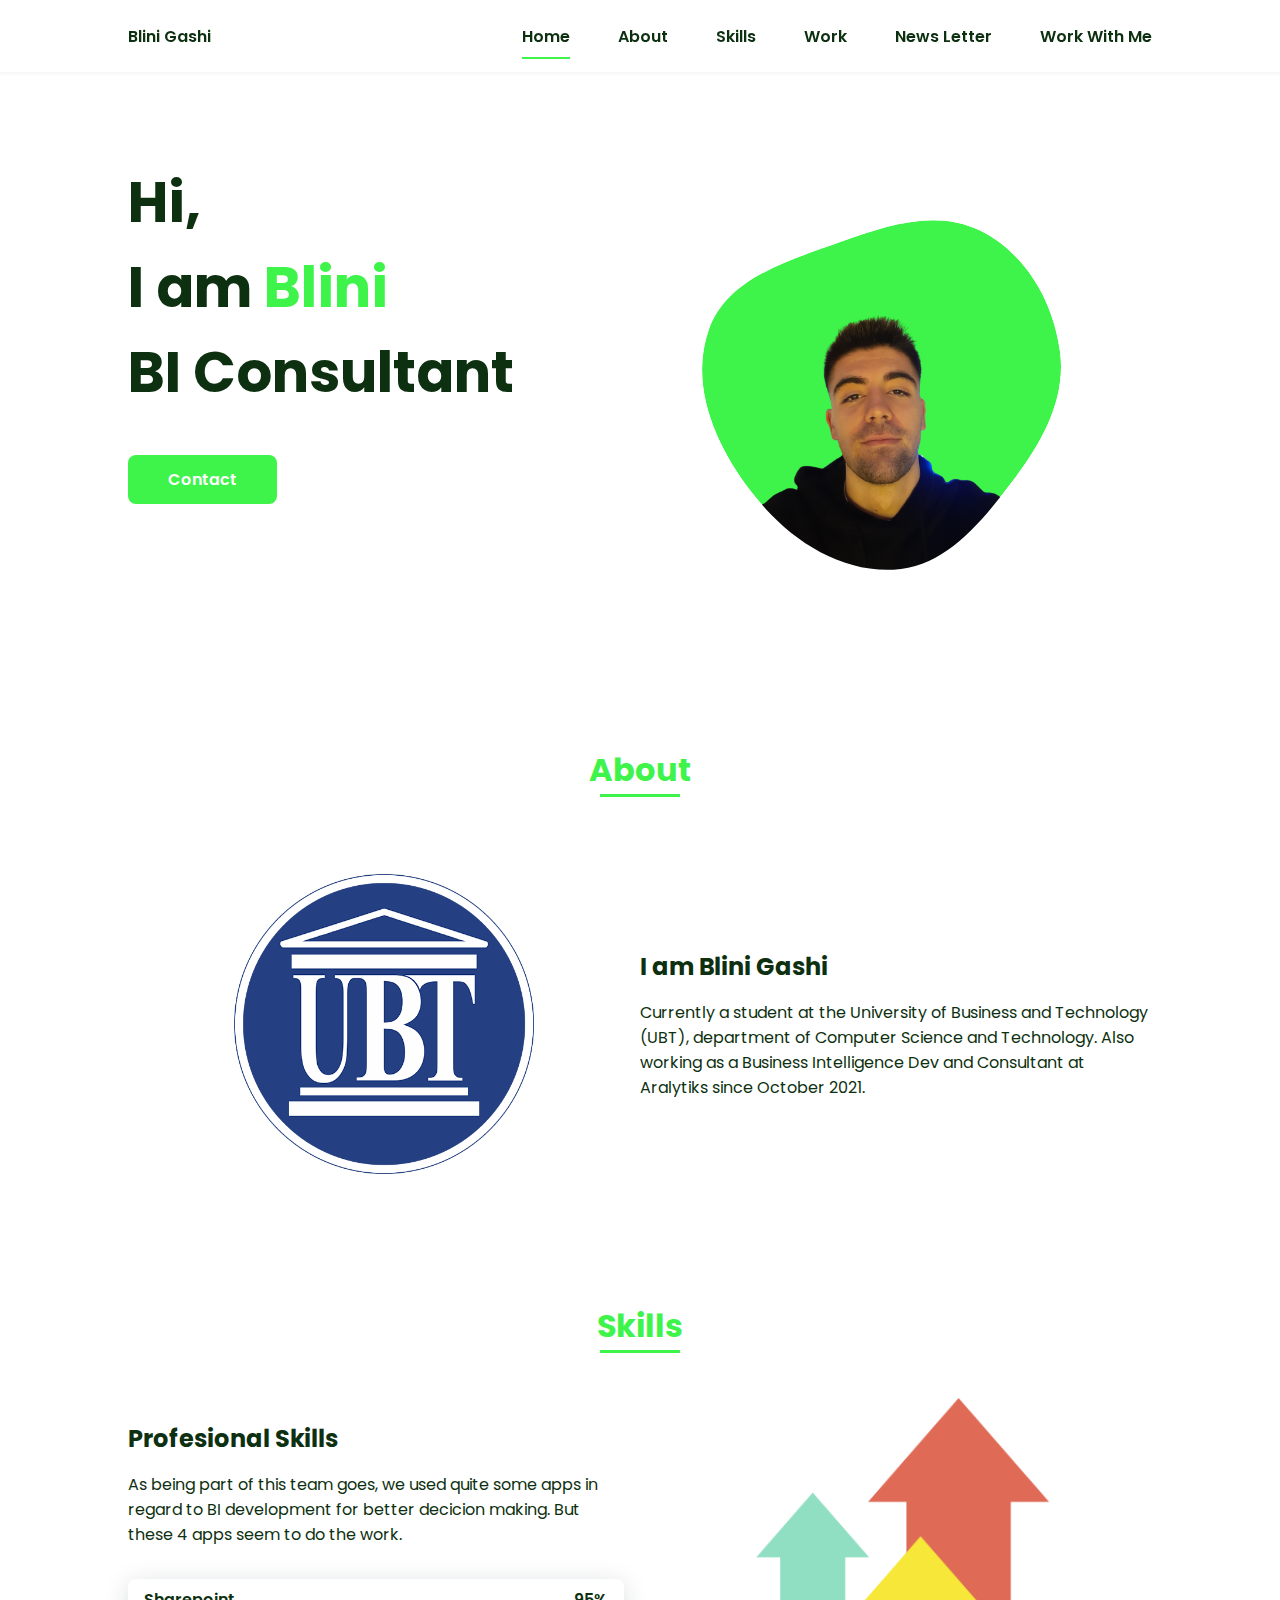
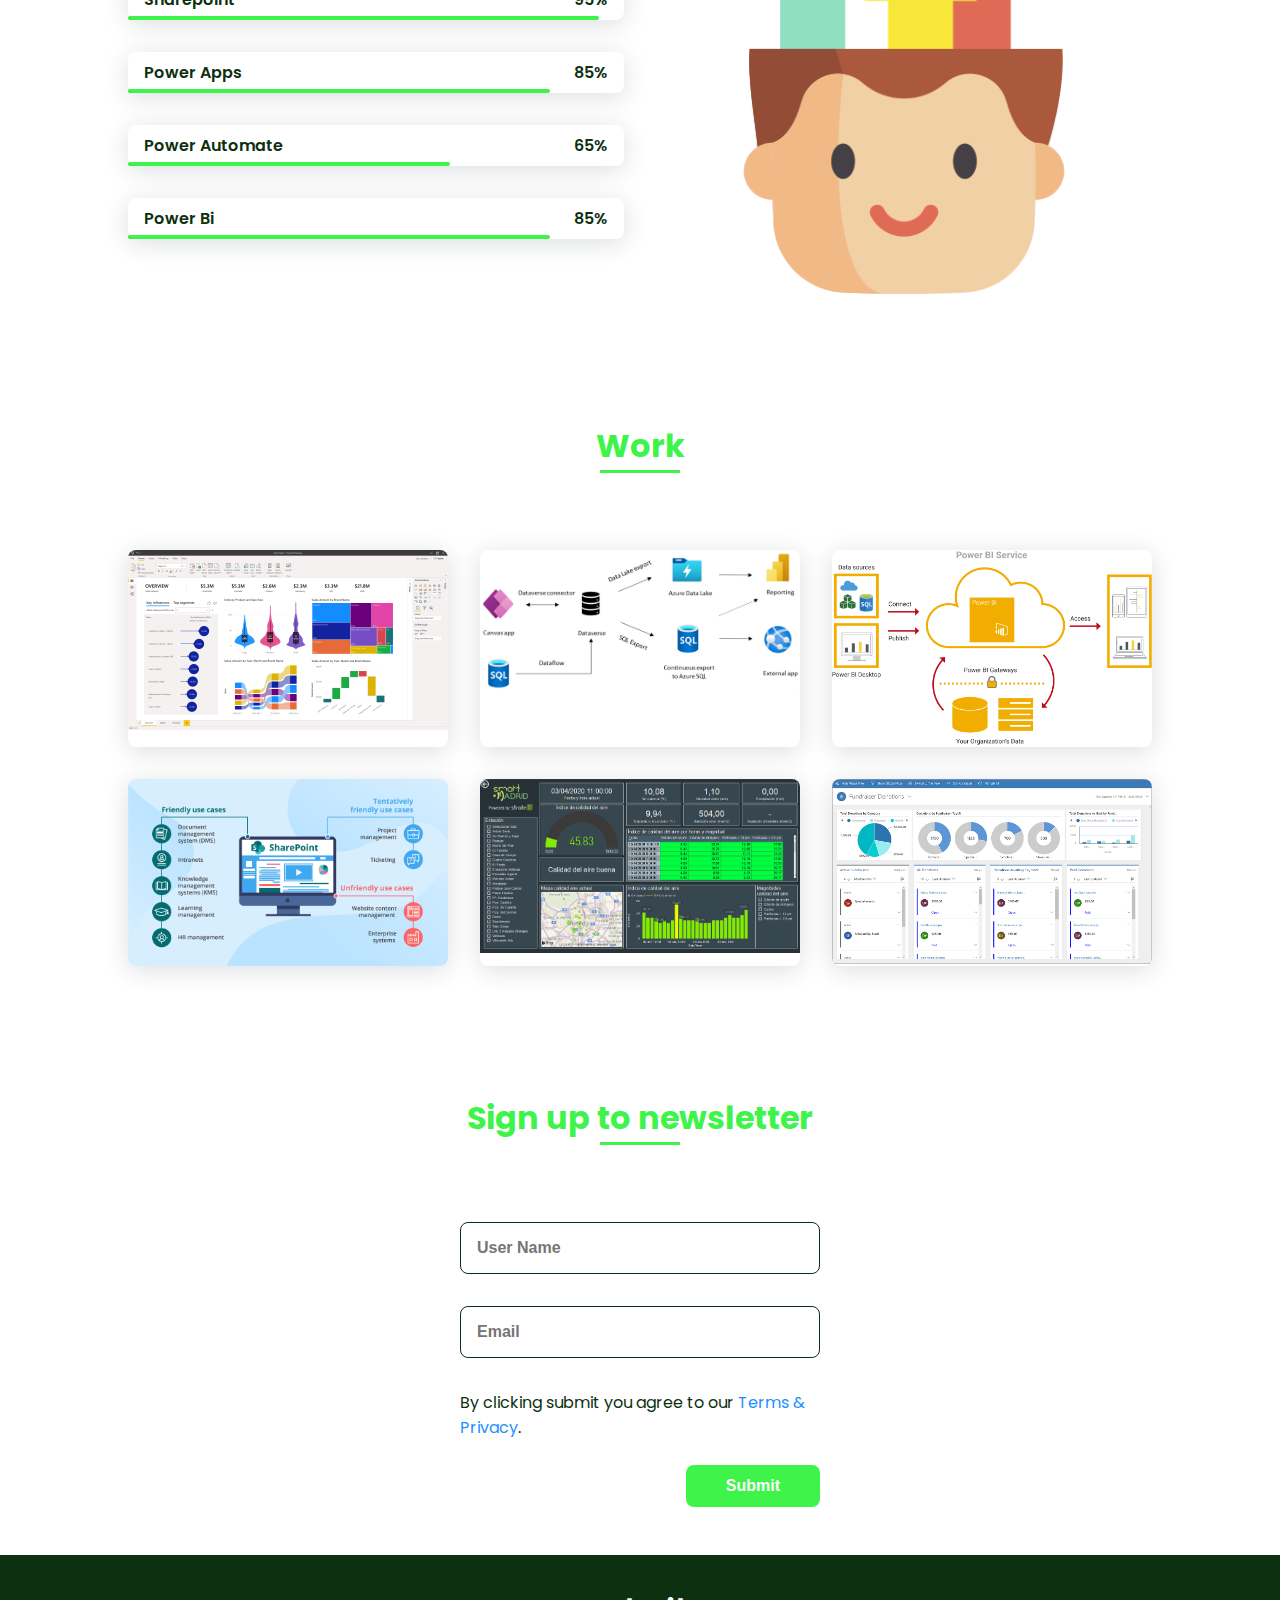
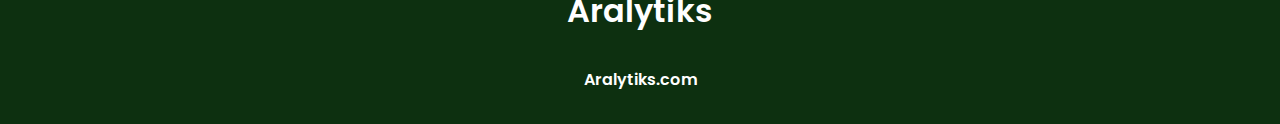
==== html/index.html @ 6dcb7899 "Pjesa e pare e projektit" ====
<!DOCTYPE html>
<html lang="en">
<head>
    <meta charset="UTF-8">
    <meta name="viewport" content="width=device-width, initial-scale=1.0">



    <title>Portfolio - Blini Gashi</title>
    <script src="/js/main.js"></script>
    <link rel="stylesheet" href="/css/style.css">
</head>
    <body>
        <!-- hederi-->
        <header class="hederi">
            <nav class="nav grid">
                <div>
                    <a href="#" class="navlogo">Blini Gashi</a>
                </div>

                <div class="navmenu" id="nav-menu">
                    <ul class="navlist">
                        <li class="navitem"><a href="#home" class="navlink active">Home</a></li>
                        <li class="navitem"><a href="#about" class="navlink">About</a></li>
                        <li class="navitem"><a href="#skills" class="navlink">Skills</a></li>
                        <li class="navitem"><a href="#work" class="navlink">Work</a></li>
                        <li class="navitem"><a href="#newsletter" class="navlink">News Letter</a></li>
                        <li class="navitem"><a href="/html/workwithme.html" class="navlink">Work With Me</a></li>
                    </ul>
                </div>

                <div class="navtoggle" id="nav-toggle">
                </div>
            </nav>
        </header>

        
            <!--home-->
            <section class="home grid" id="home">
                <div class="homedata">
                    <h1 class="hometitle">Hi,<br>I am <span class="hometitle-color">Blini</span><br> BI Consultant</h1>

                    <a href="#" class="button">Contact</a>
                </div>
               <br> 
               

               <div class="homeimg">
                <svg class="homeblob" viewBox="0 0 600 467" xmlns="http://www.w3.org/2000/svg" xmlns:xlink="http://www.w3.org/1999/xlink">
                    <mask id="mask0" mask-type="alpha">
                        <path d="M9.19024 145.964C34.0253 76.5814 114.865 54.7299 184.111 29.4823C245.804 6.98884 311.86 -14.9503 370.735 14.143C431.207 44.026 467.948 107.508 477.191 174.311C485.897 237.229 454.931 294.377 416.506 344.954C373.74 401.245 326.068 462.801 255.442 466.189C179.416 469.835 111.552 422.137 65.1576 361.805C17.4835 299.81 -17.1617 219.583 9.19024 145.964Z"/>
                    </mask>
                    <g mask="url(#mask0)">
                        <path d="M9.19024 145.964C34.0253 76.5814 114.865 54.7299 184.111 29.4823C245.804 6.98884 311.86 -14.9503 370.735 14.143C431.207 44.026 467.948 107.508 477.191 174.311C485.897 237.229 454.931 294.377 416.506 344.954C373.74 401.245 326.068 462.801 255.442 466.189C179.416 469.835 111.552 422.137 65.1576 361.805C17.4835 299.81 -17.1617 219.583 9.19024 145.964Z"/>
                        <image class="homeblob-img" x="70" y="-2" href="/img/profilepic.png"/>
                    </g>
                </svg>
            </div>
            </section>
            <br>
            <!--pjesa 2-->
            <section class="about section " id="about">
                <h2 class="section-title">About</h2>

                <div class="aboutcontainer grid">
                    <div class="aboutimg">
                        <img src="/img/Ubtlogo.png" alt="UBT logo">
                    </div>
                    
                    <div>
                        <h2 class="aboutsubtitle">I am Blini Gashi</h2>
                        <p class="abouttext">Currently a student at the University of Business and Technology (UBT), department of Computer Science and Technology. Also working as a Business Intelligence Dev and Consultant at Aralytiks since October 2021.</p>           
                    </div>                                   
                </div>
            </section>
            <!--pjesa 3-->
            <section class="skills section" id="skills">
                <h2 class="section-title">Skills</h2>

                <div class="skillscontainer grid">          
                    <div>
                        <h2 class="skillssubtitle">Profesional Skills</h2>
                        <p class="skillstext">As being part of this team goes, we used quite some apps in regard to BI development for better decicion making. But these 4 apps seem to do the work.</p>
                        <div class="skillsdata">
                            <div class="skillsnames">
                                <span class="skillsname">Sharepoint</span>

                            </div>
                            
                            <div class="skillsbar skillssharepoint">

                            </div>
                            <div>
                                <span class="skillspercentage">95%</span>
                            </div>
                        </div>
                        <div class="skillsdata">
                            <div class="skillsnames">
                                <span class="skillsname">Power Apps</span>
                            </div>
                            <div class="skillsbar skillspowerapps">
                                
                            </div>
                            <div>
                                <span class="skillspercentage">85%</span>
                            </div>
                        </div>
                        <div class="skillsdata">
                            <div class="skillsnames">
                                <span class="skillsname">Power Automate</span>
                            </div>
                            <div class="skillsbar skillspowerautomate">
                                
                            </div>
                            <div>
                                <span class="skillspercentage">65%</span>
                            </div>
                        </div>
                        <div class="skillsdata">
                            <div class="skillsnames">
                                
                                <span class="skillsname">Power Bi</span>
                            </div>
                            <div class="skillsbar skillspowerbi">
                                
                            </div>
                            <div>
                                <span class="skillspercentage">85%</span>
                            </div>
                        </div>
                    </div>
                    
                    <div>              
                        <img src="/img/skills.png" alt="" class="skillsimg">
                    </div>
                </div>
            </section>
        <!--pjesa 4-->
        
        <section class="work section" id="work">
            <h2 class="section-title">Work</h2>
        
            <div class="workcontainer grid">
                <a href="" class="workimg">
                    <img src="/img/1.jpg" alt="">
                </a>
                <a href="" class="workimg">
                    <img src="/img/2.png" alt="">
                </a>
                <a href="" class="workimg">
                    <img src="/img/3.png" alt="">
                </a>
                <a href="" class="workimg">
                    <img src="/img/sharepoint-capabilities.png" alt="">
                </a>
                <a href="" class="workimg">
                    <img src="/img/4.png" alt="">
                </a>
                <a href="" class="workimg">
                    <img src="/img/fundraiser-app1.png" alt="">
                </a>
            </div>
        </section>

        <!--pjesa e formes-->
        <section class="signup section" id="newsletter">
            <h2 class="section-title">Sign up to newsletter</h2>
        
           
            <div class="signupcontainer grid">
                <form name="form" class="signupform" id="form" action="http://localhost/send1.php" method="post">
                    <input type="text" placeholder="User Name" class="signupinput" id="username" name="username">
                    <input type="mail" placeholder="Email" class="signupinput" id="email" name="email">
                    <p>By clicking submit you agree to our <a href="#" style="color:dodgerblue">Terms & Privacy</a>.</p> <br>
                    <button class="signupbutton button"type="submit" name="submit" onclick="return validateform1()">Submit</button>
                </form>
            </div>
        </section> 
        <!--footeri-->
        <footer class="footer">
        <p class="footertitle">Aralytiks</p>
        <a href="https://aralytiks.com/" style="color: white;">Aralytiks.com</a>
        </footer>
    </body>
</html>
---- css/style.css ----
@import url("https://fonts.googleapis.com/css2?family=Poppins:wght@400;600;700&display=swap");

:root {
  --header-height: 3rem;
  --font-semi: 600;

  --hue-color: 124;
  --first-color: hsl(var(--hue-color), 89%, 60%);
  --second-color: hsl(var(--hue-color), 56%, 12%);

  --body-font: 'Poppins', sans-serif;
  --big-font-size: 2rem;
  --h2-font-size: 1.25rem;
  --normal-font-size: .938rem;
  --smaller-font-size: .75rem;

  --mb-2: 1rem;
  --mb-4: 2rem;
  --mb-5: 2.5rem;
  --mb-6: 3rem;

  --z-back: -10;
  --z-fixed: 100;
}

@media screen and (min-width: 968px) {
  :root {
    --big-font-size: 3.5rem;
    --h2-font-size: 2rem;
    --normal-font-size: 1rem;
    --smaller-font-size: .875rem;
  }
}


*, ::before, ::after {
  box-sizing: border-box;
}

html {
  scroll-behavior: smooth;
}

body {
  margin: var(--header-height) 0 0 0;
  font-family: var(--body-font);
  font-size: var(--normal-font-size);
  color: var(--second-color);
}

h1, h2, p {
  margin: 0;
}

ul {
  margin: 0;
  padding: 0;
  list-style: none;
}

a {
  text-decoration: none;
}

img {
  max-width: 100%;
  height: auto;
  display: block;
}


.section-title {
  position: relative;
  font-size: var(--h2-font-size);
  color: var(--first-color);
  margin-top: var(--mb-2);
  margin-bottom: var(--mb-4);
  text-align: center;
}

.section-title::after {
  position: absolute;
  content: '';
  width: 64px;
  height: 0.18rem;
  left: 0;
  right: 0;
  margin: auto;
  top: 2rem;
  background-color: var(--first-color);
}

.section {
  padding-top: 3rem;
  padding-bottom: 2rem;
}


.grid {
  max-width: 1024px;
  display: grid;
  margin-left: var(--mb-2);
  margin-right: var(--mb-2);
}

.hederi {
  width: 100%;
  position: fixed;
  top: 0;
  left: 0;
  z-index: var(--z-fixed);
  background-color: #fff;
  box-shadow: 0 1px 4px rgba(146, 161, 176, 0.15);
}


.nav {
  height: var(--header-height);
  display: flex;
  justify-content: space-between;
  align-items: center;
  font-weight: var(--font-semi);
}

@media screen and (max-width: 767px) {
  .navmenu {
    position: fixed;
    top: var(--header-height);
    right: -100%;
    width: 80%;
    height: 100%;
    padding: 2rem;
    background-color: var(--second-color);
    transition: .5s;
  }
}

.navitem {
  margin-bottom: var(--mb-4);
}

.navlink {
  position: relative;
  color: #fff;
}

.navlink:hover {
  position: relative;
}

.navlink:hover::after {
  position: absolute;
  content: '';
  width: 100%;
  height: 0.18rem;
  left: 0;
  top: 2rem;
  background-color: var(--first-color);
}

.navlogo {
  color: var(--second-color);
}

.navtoggle {
  color: var(--second-color);
  font-size: 1.5rem;
  cursor: pointer;
}

/*Active menu*/
.active::after {
  position: absolute;
  content: '';
  width: 100%;
  height: 0.18rem;
  left: 0;
  top: 2rem;
  background-color: var(--first-color);
}


.show {
  right: 0;
}



.home {
  position: relative;
  row-gap: 5rem;
  padding: 4rem 0 5rem;
}

.homedata {
  align-self: center;
}

.hometitle {
  font-size: var(--big-font-size);
  margin-bottom: var(--mb-5);
}

.hometitle-color {
  color: var(--first-color);
}

.homesocial {
  display: flex;
  flex-direction: column;
}

.homesocial-icon {
  width: max-content;
  margin-bottom: var(--mb-2);
  font-size: 1.5rem;
  color: var(--second-color);
}

.homesocial-icon:hover {
  color: var(--first-color);
}

.homeimg {
  position: absolute;
  right: 0;
  bottom: 0;
  width: 260px;
}

.homeblob {
  fill: var(--first-color);
}

.homeblob-img {
  width: 360px;
}

.button {
  display: inline-block;
  background-color: var(--first-color);
  color: #fff;
  padding: .75rem 2.5rem;
  font-weight: var(--font-semi);
  border-radius: .5rem;
  transition: .3s;
}

.button:hover {
  box-shadow: 0px 10px 36px rgba(0, 0, 0, 0.15);
}

.linkedin{
  color: black;
  
}
/*about*/
.aboutcontainer {
  row-gap: 2rem;
  text-align: center;
}

.aboutsubtitle {
  margin-bottom: var(--mb-2);
}

.aboutimg {
  justify-self: center;
}

.aboutimg img {
  width: 200px;
  border-radius: .5rem;
}


/* skills*/
.skillscontainer {
  row-gap: 2rem;
  text-align: center;
}

.skillssubtitle {
  margin-bottom: var(--mb-2);
}

.skillstext {
  margin-bottom: var(--mb-4);
}

.skillsdata {
  display: flex;
  justify-content: space-between;
  align-items: center;
  position: relative;
  font-weight: var(--font-semi);
  padding: .5rem 1rem;
  margin-bottom: var(--mb-4);
  border-radius: .5rem;
  box-shadow: 0px 4px 25px rgba(14, 36, 49, 0.15);
}

.skillsicon {
  font-size: 2rem;
  margin-right: var(--mb-2);
  color: var(--first-color);
}

.skillsnames {
  display: flex;
  align-items: center;
}

.skillsbar {
  position: absolute;
  left: 0;
  bottom: 0;
  background-color: var(--first-color);
  height: .25rem;
  border-radius: .5rem;
  z-index: var(--z-back);
}

.skillssharepoint {
  width: 95%;
}

.skillspowerapps {
  width: 85%;
}

.skillspowerautomate {
  width: 65%;
}

.skillspowerbi {
  width: 85%;
}

.skillsimg {
  border-radius: .5rem;
}

/*work*/
.workcontainer {
  row-gap: 2rem;
}

.workimg {
  box-shadow: 0px 4px 25px rgba(14, 36, 49, 0.15);
  border-radius: .5rem;
  overflow: hidden;
}

.workimg img {
  transition: 1s;
}

.workimg img:hover {
  transform: scale(1.1);
}

/*signup*/
.signupinput {
  width: 100%;
  font-size: var(--normal-font-size);
  font-weight: var(--font-semi);
  padding: 1rem;
  border-radius: .5rem;
  border: 1.5px solid var(--second-color);
  outline: none;
  margin-bottom: var(--mb-4);
}

.signupbutton {
  display: block;
  border: none;
  outline: none;
  font-size: var(--normal-font-size);
  cursor: pointer;
  margin-left: auto;
}

/*footeri*/
.footer {
  background-color: var(--second-color);
  color: #fff;
  text-align: center;
  font-weight: var(--font-semi);
  padding: 2rem 0;
}

.footertitle {
  font-size: 2rem;
  margin-bottom: var(--mb-4);
}


/*screen*/
@media screen and (max-width: 320px) {
  .home {
    row-gap: 2rem;
  }
  .homeimg {
    width: 200px;
  }
}

@media screen and (min-width: 576px) {
  .home {
    padding: 4rem 0 2rem;
  }
  .homesocial {
    padding-top: 0;
    padding-bottom: 2.5rem;
    flex-direction: row;
    align-self: flex-end;
  }
  .homesocial-icon {
    margin-bottom: 0;
    margin-right: var(--mb-4);
  }
  .homeimg {
    width: 300px;
    bottom: 25%;
  }
  .aboutcontainer {
    grid-template-columns: repeat(2, 1fr);
    align-items: center;
    text-align: initial;
  }
  .skillscontainer {
    grid-template-columns: .7fr;
    justify-content: center;
    column-gap: 1rem;
  }
  .workcontainer {
    grid-template-columns: repeat(2, 1fr);
    column-gap: 2rem;
    padding-top: 2rem;
  }
  .signupform {
    width: 360px;
    padding-top: 2rem;
  }
  .signupcontainer {
    justify-items: center;
  }
}

@media screen and (min-width: 768px) {
  body {
    margin: 0;
  }
  .section {
    padding-top: 4rem;
    padding-bottom: 3rem;
  }
  .section-title {
    margin-bottom: var(--mb-6);
  }
  .section-title::after {
    width: 80px;
    top: 3rem;
  }
  .nav {
    height: calc(var(--header-height) + 1.5rem);
  }
  .navlist {
    display: flex;
    padding-top: 0;
  }
  .navitem {
    margin-left: var(--mb-6);
    margin-bottom: 0;
  }
  .navtoggle {
    display: none;
  }
  .navlink {
    color: var(--second-color);
  }
  .home {
    padding: 8rem 0 2rem;
  }
  .homeimg {
    width: 400px;
    bottom: 10%;
  }
  

@media screen and (min-width: 992px) {
  .grid {
    margin-left: auto;
    margin-right: auto;
  }
  .home {
    padding: 10rem 0 2rem;
  }
  .homeimg {
    width: 450px;
  }
}
.aboutcontainer {
  padding-top: 2rem;
}
.aboutimg img {
  width: 300px;
}
.skillscontainer {
  grid-template-columns: repeat(2, 1fr);
  column-gap: 2rem;
  align-items: center;
  text-align: initial;
}
.workcontainer {
  grid-template-columns: repeat(3, 1fr);
  column-gap: 2rem;
}
}
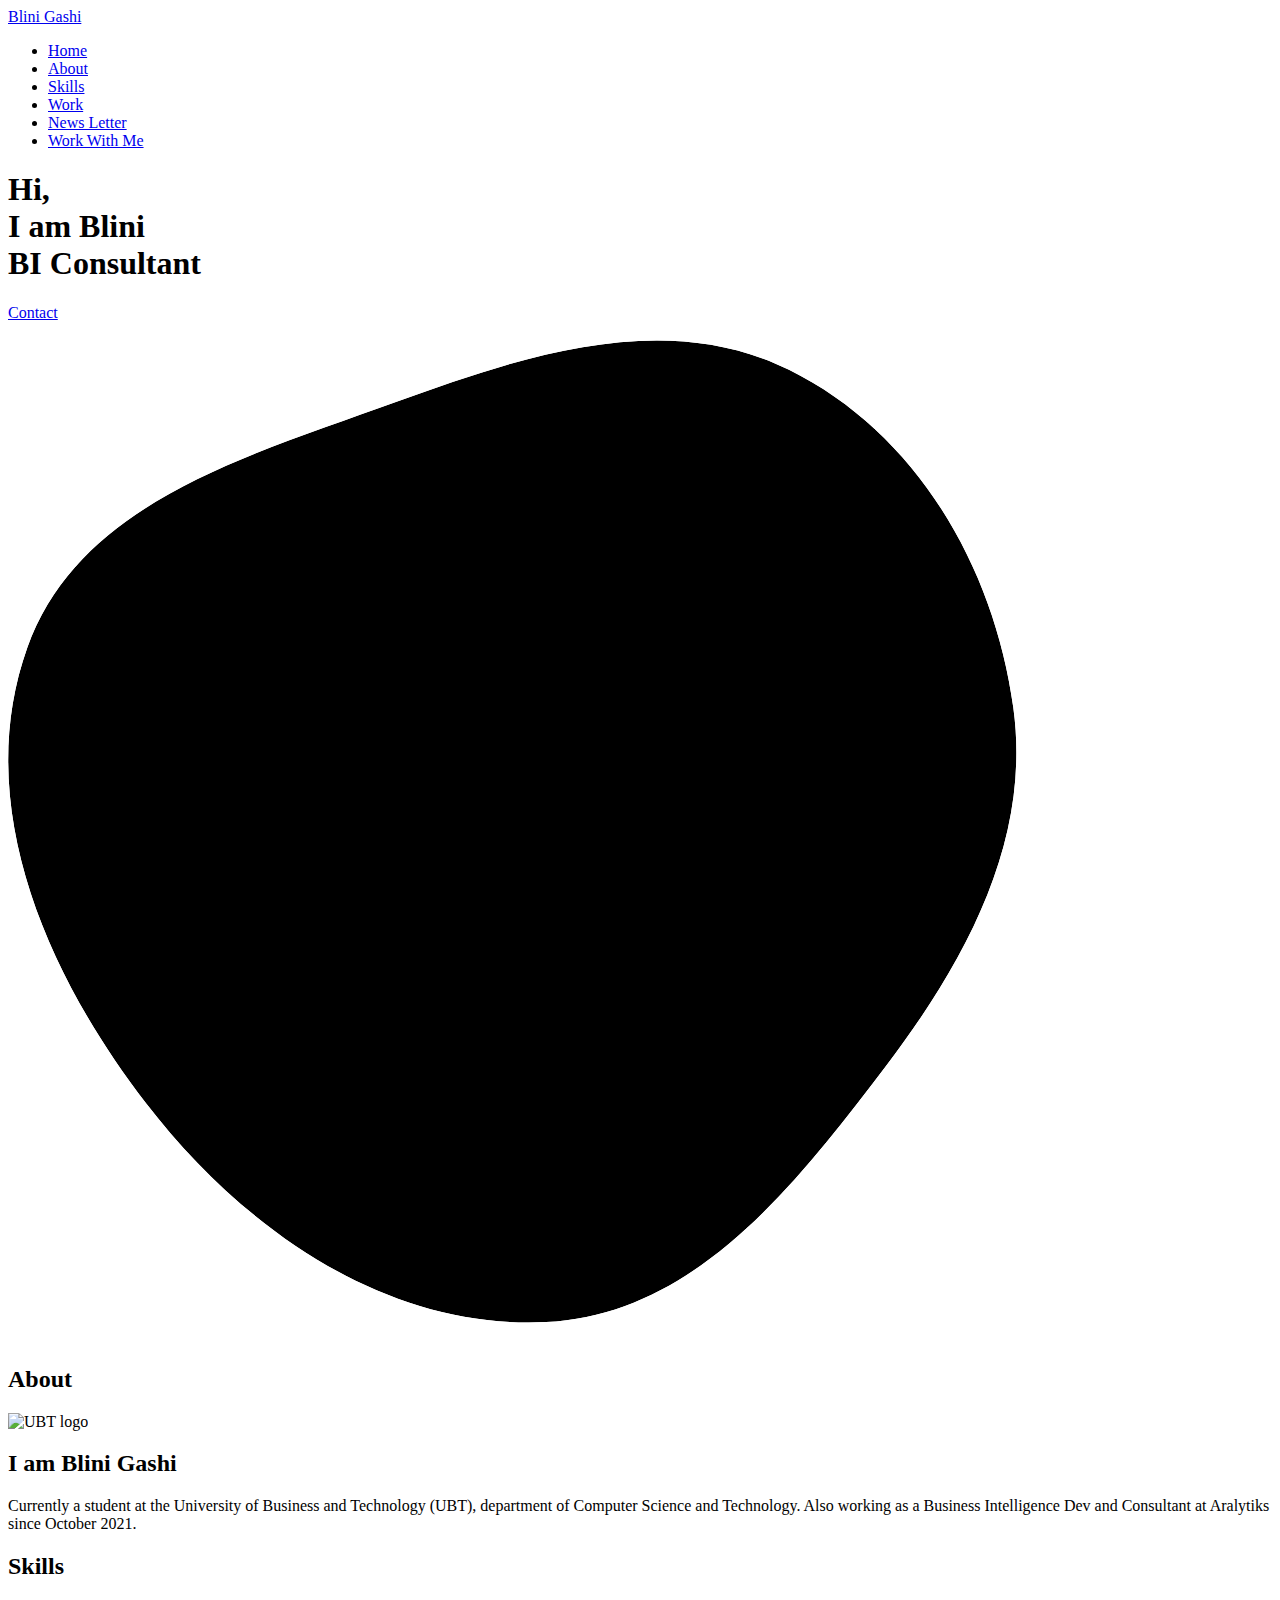
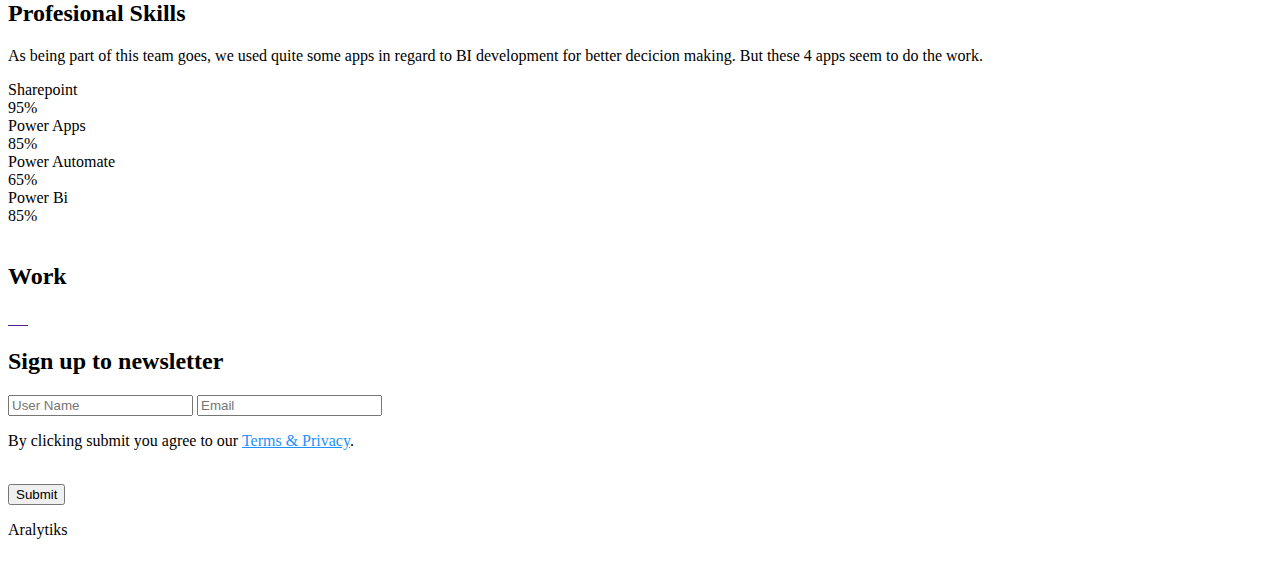
==== commit daa14083: "Funksionalizimi i formes se sign up dhe sign in me mysql si dhe validimi i formes sign in me php, nd" ====
--- a/html/index.html
+++ b/html/index.html
@@ -1,3 +1,4 @@
+
 <!DOCTYPE html>
 <html lang="en">
 <head>
@@ -8,7 +9,7 @@
 
     <title>Portfolio - Blini Gashi</title>
     <script src="/js/main.js"></script>
-    <link rel="stylesheet" href="/css/style.css">
+    <link rel="stylesheet" href="http://localhost/WEB/css/style.css">
 </head>
     <body>
         <!-- hederi-->
@@ -25,7 +26,7 @@
                         <li class="navitem"><a href="#skills" class="navlink">Skills</a></li>
                         <li class="navitem"><a href="#work" class="navlink">Work</a></li>
                         <li class="navitem"><a href="#newsletter" class="navlink">News Letter</a></li>
-                        <li class="navitem"><a href="/html/workwithme.html" class="navlink">Work With Me</a></li>
+                        <li class="navitem"><a href="http://localhost/WEB/html/workwithme.php" class="navlink">Work With Me</a></li>
                     </ul>
                 </div>
 
@@ -52,7 +53,7 @@
                     </mask>
                     <g mask="url(#mask0)">
                         <path d="M9.19024 145.964C34.0253 76.5814 114.865 54.7299 184.111 29.4823C245.804 6.98884 311.86 -14.9503 370.735 14.143C431.207 44.026 467.948 107.508 477.191 174.311C485.897 237.229 454.931 294.377 416.506 344.954C373.74 401.245 326.068 462.801 255.442 466.189C179.416 469.835 111.552 422.137 65.1576 361.805C17.4835 299.81 -17.1617 219.583 9.19024 145.964Z"/>
-                        <image class="homeblob-img" x="70" y="-2" href="/img/profilepic.png"/>
+                        <image class="homeblob-img" x="70" y="-2" href="http://localhost/WEB/img/profilepic.png"/>
                     </g>
                 </svg>
             </div>
@@ -64,7 +65,7 @@
 
                 <div class="aboutcontainer grid">
                     <div class="aboutimg">
-                        <img src="/img/Ubtlogo.png" alt="UBT logo">
+                        <img src="http://localhost/WEB/img/Ubtlogo.png" alt="UBT logo">
                     </div>
                     
                     <div>
@@ -131,7 +132,7 @@
                     </div>
                     
                     <div>              
-                        <img src="/img/skills.png" alt="" class="skillsimg">
+                        <img src="http://localhost/WEB/img/skills.png" alt="" class="skillsimg">
                     </div>
                 </div>
             </section>
@@ -142,22 +143,22 @@
         
             <div class="workcontainer grid">
                 <a href="" class="workimg">
-                    <img src="/img/1.jpg" alt="">
+                    <img src="http://localhost/WEB/img/1.jpg" alt="">
                 </a>
                 <a href="" class="workimg">
-                    <img src="/img/2.png" alt="">
+                    <img src="http://localhost/WEB/img/2.png" alt="">
                 </a>
                 <a href="" class="workimg">
-                    <img src="/img/3.png" alt="">
+                    <img src="http://localhost/WEB/img/3.png" alt="">
                 </a>
                 <a href="" class="workimg">
-                    <img src="/img/sharepoint-capabilities.png" alt="">
+                    <img src="http://localhost/WEB/img/sharepoint-capabilities.png" alt="">
                 </a>
                 <a href="" class="workimg">
-                    <img src="/img/4.png" alt="">
+                    <img src="http://localhost/WEB/img/4.png" alt="">
                 </a>
                 <a href="" class="workimg">
-                    <img src="/img/fundraiser-app1.png" alt="">
+                    <img src="http://localhost/WEB/img/fundraiser-app1.png" alt="">
                 </a>
             </div>
         </section>
@@ -172,7 +173,7 @@
                     <input type="text" placeholder="User Name" class="signupinput" id="username" name="username">
                     <input type="mail" placeholder="Email" class="signupinput" id="email" name="email">
                     <p>By clicking submit you agree to our <a href="#" style="color:dodgerblue">Terms & Privacy</a>.</p> <br>
-                    <button class="signupbutton button"type="submit" name="submit" onclick="return validateform1()">Submit</button>
+                    <button class="submitbutton button"type="submit" name="submit" onclick="return validateform1()">Submit</button>
                 </form>
             </div>
         </section> 
